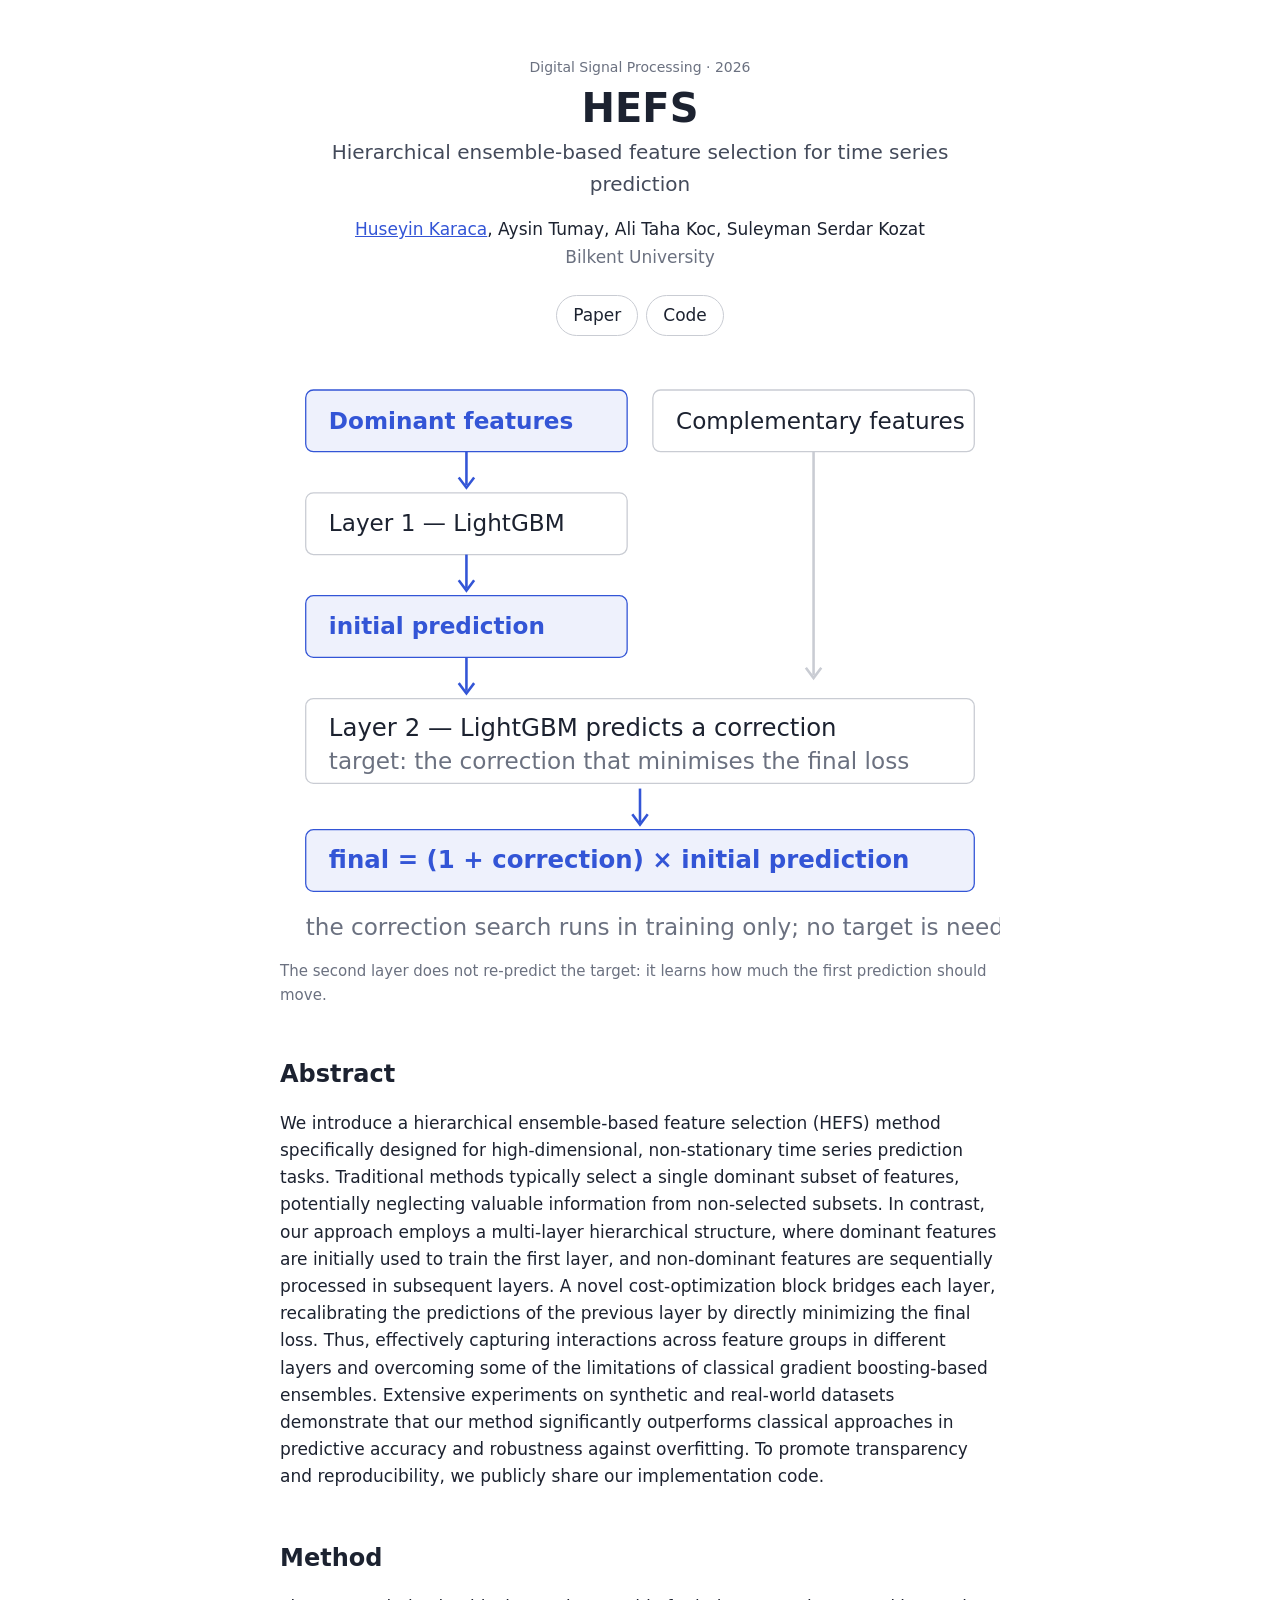
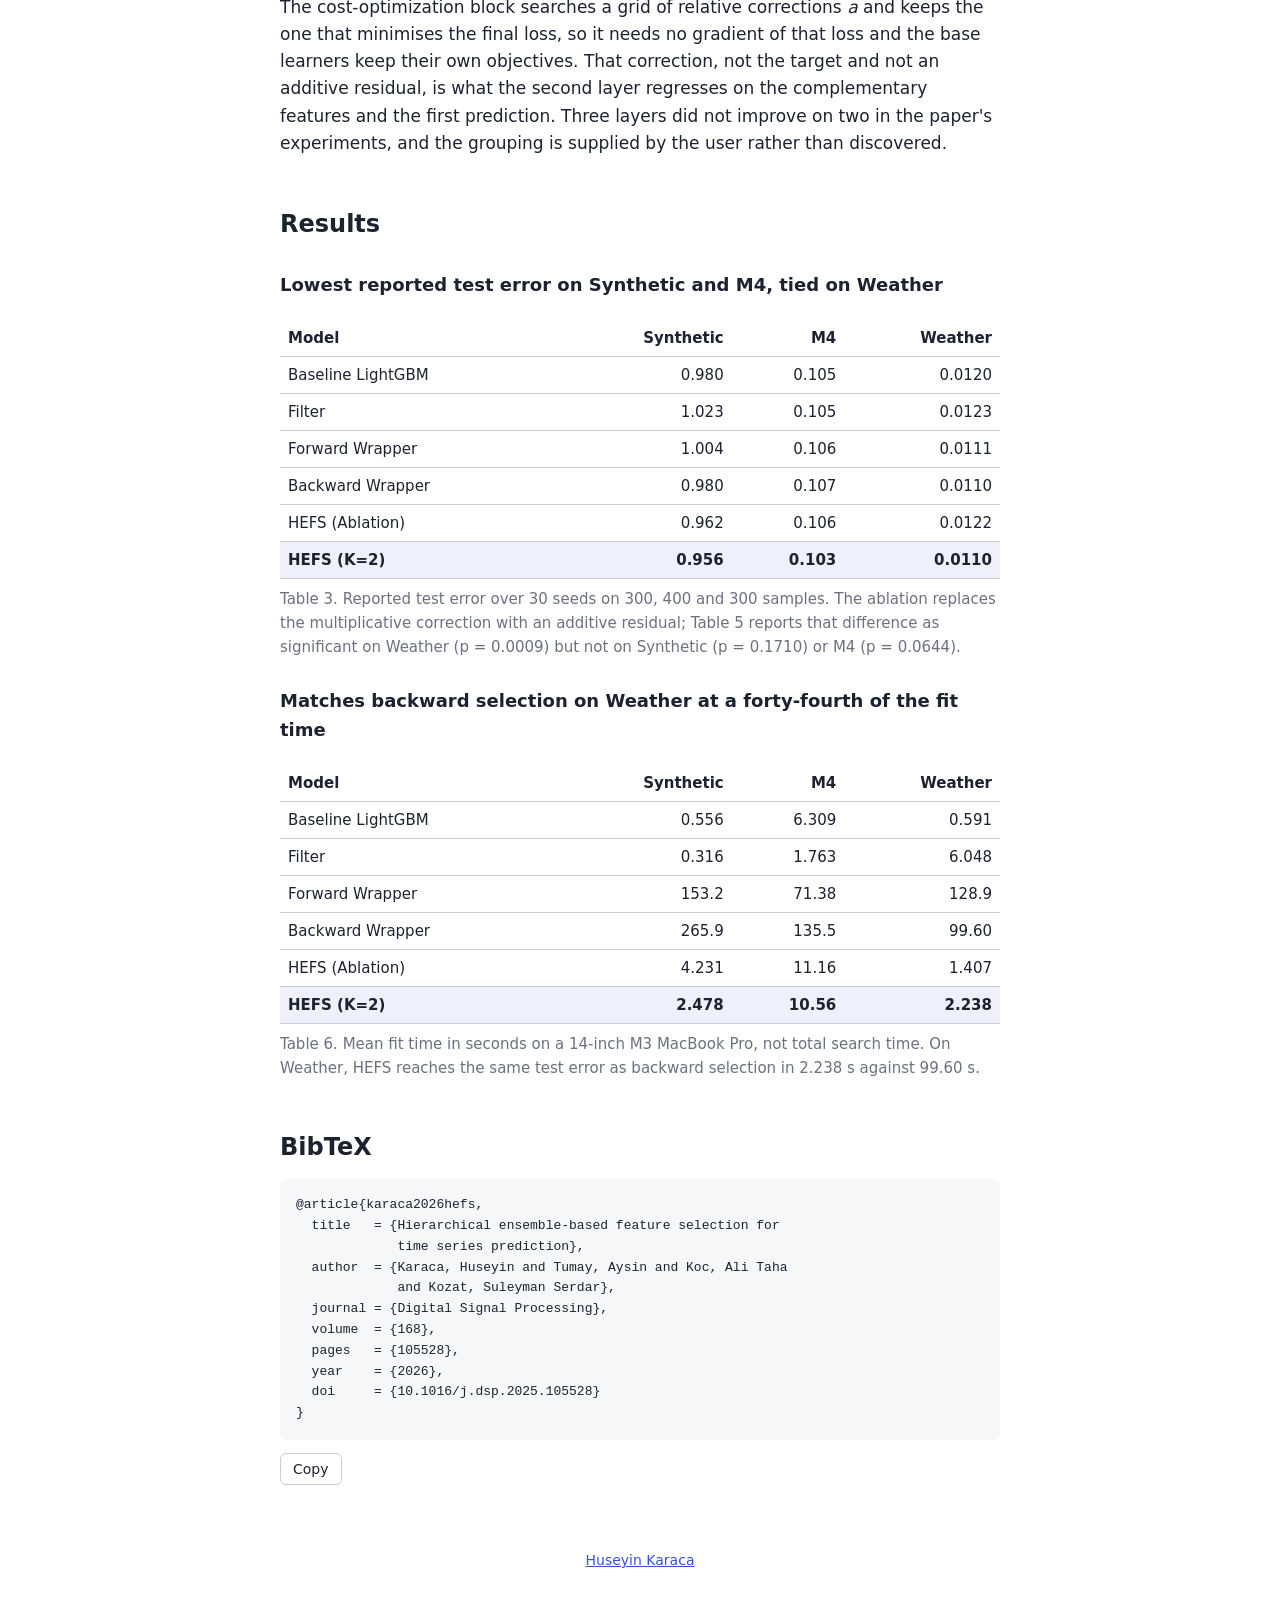
==== docs/index.html @ c42fdba0 "Replace the MkDocs site with a single paper-project-page Co-Authored-By: Claude Opus 5 <noreply@anth" ====
<!doctype html>
<html lang="en">
<head>
<meta charset="utf-8">
<meta name="viewport" content="width=device-width,initial-scale=1">
<title>HEFS: Hierarchical ensemble-based feature selection for time series prediction</title>
<meta name="description" content="HEFS gives feature groups distinct roles: a first predictor on the dominant features, then a learned multiplicative correction from the complementary ones. Lowest reported test error on Synthetic and M4.">
<link rel="canonical" href="https://hkaraca.com/hefs/">
<meta property="og:title" content="HEFS: Hierarchical ensemble-based feature selection for time series prediction">
<meta property="og:description" content="A cost-optimization block turns the correction that minimises the final loss into the next layer's training target.">
<meta property="og:image" content="https://hkaraca.com/hefs/assets/teaser.png">
<meta name="citation_title" content="Hierarchical ensemble-based feature selection for time series prediction">
<meta name="citation_author" content="Karaca, Huseyin">
<meta name="citation_author" content="Tumay, Aysin">
<meta name="citation_author" content="Koc, Ali Taha">
<meta name="citation_author" content="Kozat, Suleyman Serdar">
<meta name="citation_publication_date" content="2026">
<meta name="citation_journal_title" content="Digital Signal Processing">
<meta name="citation_volume" content="168">
<meta name="citation_firstpage" content="105528">
<meta name="citation_doi" content="10.1016/j.dsp.2025.105528">
<link rel="icon" href="assets/favicon.svg">
<style>
:root{--bg:#fff;--ink:#1c2230;--ink2:#434a5a;--muted:#6b7180;--faint:#9ba1ad;--line:#c9ccd3;--wash:#f6f7f9;--accent:#3355d6;--tint:#eef1fc;--on-accent:#fff}
@media (prefers-color-scheme:dark){:root{--bg:#171a21;--ink:#e7e9ee;--ink2:#c2c7d1;--muted:#9aa0ad;--faint:#6d7484;--line:#3b414d;--wash:#1c2028;--accent:#5b78ee;--tint:#232c4d;--on-accent:#fff}}
*{box-sizing:border-box}
body{margin:0;background:var(--bg);color:var(--ink);font:17px/1.6 system-ui,-apple-system,"Segoe UI",Helvetica,Arial,sans-serif}
main{max-width:760px;margin:0 auto;padding:56px 20px 80px}
header{text-align:center;margin-bottom:32px}
.venue{color:var(--muted);font-size:14px;margin:0 0 8px}
h1{font-size:40px;line-height:1.1;margin:0}
.title{font-size:20px;color:var(--ink2);margin:6px 0 16px}
.authors{margin:0}.affil{color:var(--muted);margin:0 0 20px}
.links a{display:inline-block;margin:4px;padding:6px 16px;border:1px solid var(--line);border-radius:999px;color:var(--ink);text-decoration:none}
.links a:hover{border-color:var(--ink)}
h2{font-size:24px;margin:48px 0 12px}h3{font-size:18px;margin:28px 0 8px}
a{color:var(--accent)}
figure{margin:20px 0}figure svg,figure img{width:100%;height:auto;display:block}
figcaption{color:var(--muted);font-size:15px;margin-top:8px}
table{width:100%;border-collapse:collapse;font-size:15px;font-variant-numeric:tabular-nums}
th,td{padding:6px 8px;border-bottom:1px solid var(--line);text-align:right}th:first-child,td:first-child{text-align:left}
tr.ours td{font-weight:600;background:var(--tint)}
.tall{display:none}@media (max-width:600px){.wide{display:none}.tall{display:block}}
audio{width:100%;height:36px}
pre{background:var(--wash);padding:16px;overflow-x:auto;font-size:13px;border-radius:6px}
button{font:inherit;font-size:14px;padding:4px 12px;border:1px solid var(--line);border-radius:6px;background:none;color:var(--ink);cursor:pointer}
footer{color:var(--muted);font-size:14px;text-align:center;margin-top:64px}
.f-ink{fill:var(--ink)}.s-ink{stroke:var(--ink)}.f-ink2{fill:var(--ink2)}.s-ink2{stroke:var(--ink2)}
.f-muted{fill:var(--muted)}.s-muted{stroke:var(--muted)}.f-faint{fill:var(--faint)}.s-faint{stroke:var(--faint)}
.f-line{fill:var(--line)}.s-line{stroke:var(--line)}.f-bg{fill:var(--bg)}.s-bg{stroke:var(--bg)}
.f-accent{fill:var(--accent)}.s-accent{stroke:var(--accent)}.f-tint{fill:var(--tint)}.f-on-accent{fill:var(--on-accent)}
</style>
</head>
<body><main>
<header>
  <p class="venue">Digital Signal Processing · 2026</p>
  <h1>HEFS</h1>
  <p class="title">Hierarchical ensemble-based feature selection for time series prediction</p>
  <p class="authors"><a href="https://hkaraca.com/">Huseyin Karaca</a>, Aysin Tumay, Ali Taha Koc, Suleyman Serdar Kozat</p>
  <p class="affil">Bilkent University</p>
  <p class="links"><a href="https://doi.org/10.1016/j.dsp.2025.105528">Paper</a><a href="https://github.com/huseyin-karaca/hefs">Code</a></p>
</header>

<figure><svg viewBox="0 0 560 450" role="img" aria-label="The dominant feature group trains a first LightGBM predictor. During training a cost-optimization block searches for the relative correction to that prediction which minimises the final loss, and uses it as the target of a second LightGBM fitted on the complementary features together with the first prediction. At inference the final prediction is one plus the predicted correction, times the first prediction.">
<rect x="20" y="14" width="250" height="48" rx="6" class="f-tint s-accent"/>
<rect x="290" y="14" width="250" height="48" rx="6" class="f-bg s-line"/>
<text x="38" y="44" class="f-accent" font-size="18" font-weight="600">Dominant features</text>
<text x="308" y="44" class="f-ink" font-size="18">Complementary features</text>
<path d="M145 62V88" class="s-accent" fill="none" stroke-width="2"/><path d="M139 82l6 8 6-8" class="s-accent" fill="none" stroke-width="2"/>
<path d="M415 62V236" class="s-line" fill="none" stroke-width="2"/><path d="M409 230l6 8 6-8" class="s-line" fill="none" stroke-width="2"/>
<rect x="20" y="94" width="250" height="48" rx="6" class="f-bg s-line"/>
<text x="38" y="124" class="f-ink" font-size="18">Layer 1 — LightGBM</text>
<path d="M145 142V168" class="s-accent" fill="none" stroke-width="2"/><path d="M139 162l6 8 6-8" class="s-accent" fill="none" stroke-width="2"/>
<rect x="20" y="174" width="250" height="48" rx="6" class="f-tint s-accent"/>
<text x="38" y="204" class="f-accent" font-size="18" font-weight="600">initial prediction</text>
<path d="M145 222V248" class="s-accent" fill="none" stroke-width="2"/><path d="M139 242l6 8 6-8" class="s-accent" fill="none" stroke-width="2"/>
<rect x="20" y="254" width="520" height="66" rx="6" class="f-bg s-line"/>
<text x="38" y="283" class="f-ink" font-size="19">Layer 2 — LightGBM predicts a correction</text>
<text x="38" y="309" class="f-muted" font-size="18">target: the correction that minimises the final loss</text>
<path d="M280 324V350" class="s-accent" fill="none" stroke-width="2"/><path d="M274 344l6 8 6-8" class="s-accent" fill="none" stroke-width="2"/>
<rect x="20" y="356" width="520" height="48" rx="6" class="f-tint s-accent"/>
<text x="38" y="386" class="f-accent" font-size="19" font-weight="600">final = (1 + correction) × initial prediction</text>
<text x="20" y="438" class="f-muted" font-size="18">the correction search runs in training only; no target is needed to predict</text>
</svg><figcaption>The second layer does not re-predict the target: it learns how much the first prediction should move.</figcaption></figure>

<h2>Abstract</h2>
<p>We introduce a hierarchical ensemble-based feature selection (HEFS) method specifically designed for high-dimensional, non-stationary time series prediction tasks. Traditional methods typically select a single dominant subset of features, potentially neglecting valuable information from non-selected subsets. In contrast, our approach employs a multi-layer hierarchical structure, where dominant features are initially used to train the first layer, and non-dominant features are sequentially processed in subsequent layers. A novel cost-optimization block bridges each layer, recalibrating the predictions of the previous layer by directly minimizing the final loss. Thus, effectively capturing interactions across feature groups in different layers and overcoming some of the limitations of classical gradient boosting-based ensembles. Extensive experiments on synthetic and real-world datasets demonstrate that our method significantly outperforms classical approaches in predictive accuracy and robustness against overfitting. To promote transparency and reproducibility, we publicly share our implementation code.</p>

<h2 id="method">Method</h2>
<p>The cost-optimization block searches a grid of relative corrections <em>a</em> and keeps the one that minimises the final loss, so it needs no gradient of that loss and the base learners keep their own objectives. That correction, not the target and not an additive residual, is what the second layer regresses on the complementary features and the first prediction. Three layers did not improve on two in the paper's experiments, and the grouping is supplied by the user rather than discovered.</p>

<h2 id="results">Results</h2>

<h3>Lowest reported test error on Synthetic and M4, tied on Weather</h3>
<figure>
<table>
<thead><tr><th>Model</th><th>Synthetic</th><th>M4</th><th>Weather</th></tr></thead>
<tbody>
<tr><td>Baseline LightGBM</td><td>0.980</td><td>0.105</td><td>0.0120</td></tr>
<tr><td>Filter</td><td>1.023</td><td>0.105</td><td>0.0123</td></tr>
<tr><td>Forward Wrapper</td><td>1.004</td><td>0.106</td><td>0.0111</td></tr>
<tr><td>Backward Wrapper</td><td>0.980</td><td>0.107</td><td>0.0110</td></tr>
<tr><td>HEFS (Ablation)</td><td>0.962</td><td>0.106</td><td>0.0122</td></tr>
<tr class="ours"><td>HEFS (K=2)</td><td>0.956</td><td>0.103</td><td>0.0110</td></tr>
</tbody>
</table>
<figcaption>Table 3. Reported test error over 30 seeds on 300, 400 and 300 samples. The ablation replaces the multiplicative correction with an additive residual; Table 5 reports that difference as significant on Weather (p = 0.0009) but not on Synthetic (p = 0.1710) or M4 (p = 0.0644).</figcaption>
</figure>

<h3>Matches backward selection on Weather at a forty-fourth of the fit time</h3>
<figure>
<table>
<thead><tr><th>Model</th><th>Synthetic</th><th>M4</th><th>Weather</th></tr></thead>
<tbody>
<tr><td>Baseline LightGBM</td><td>0.556</td><td>6.309</td><td>0.591</td></tr>
<tr><td>Filter</td><td>0.316</td><td>1.763</td><td>6.048</td></tr>
<tr><td>Forward Wrapper</td><td>153.2</td><td>71.38</td><td>128.9</td></tr>
<tr><td>Backward Wrapper</td><td>265.9</td><td>135.5</td><td>99.60</td></tr>
<tr><td>HEFS (Ablation)</td><td>4.231</td><td>11.16</td><td>1.407</td></tr>
<tr class="ours"><td>HEFS (K=2)</td><td>2.478</td><td>10.56</td><td>2.238</td></tr>
</tbody>
</table>
<figcaption>Table 6. Mean fit time in seconds on a 14-inch M3 MacBook Pro, not total search time. On Weather, HEFS reaches the same test error as backward selection in 2.238 s against 99.60 s.</figcaption>
</figure>

<h2 id="citation">BibTeX</h2>
<pre id="bib">@article{karaca2026hefs,
  title   = {Hierarchical ensemble-based feature selection for
             time series prediction},
  author  = {Karaca, Huseyin and Tumay, Aysin and Koc, Ali Taha
             and Kozat, Suleyman Serdar},
  journal = {Digital Signal Processing},
  volume  = {168},
  pages   = {105528},
  year    = {2026},
  doi     = {10.1016/j.dsp.2025.105528}
}</pre>
<button onclick="navigator.clipboard.writeText(document.getElementById('bib').textContent)">Copy</button>
<footer><a href="https://hkaraca.com/">Huseyin Karaca</a></footer>
</main></body>
</html>
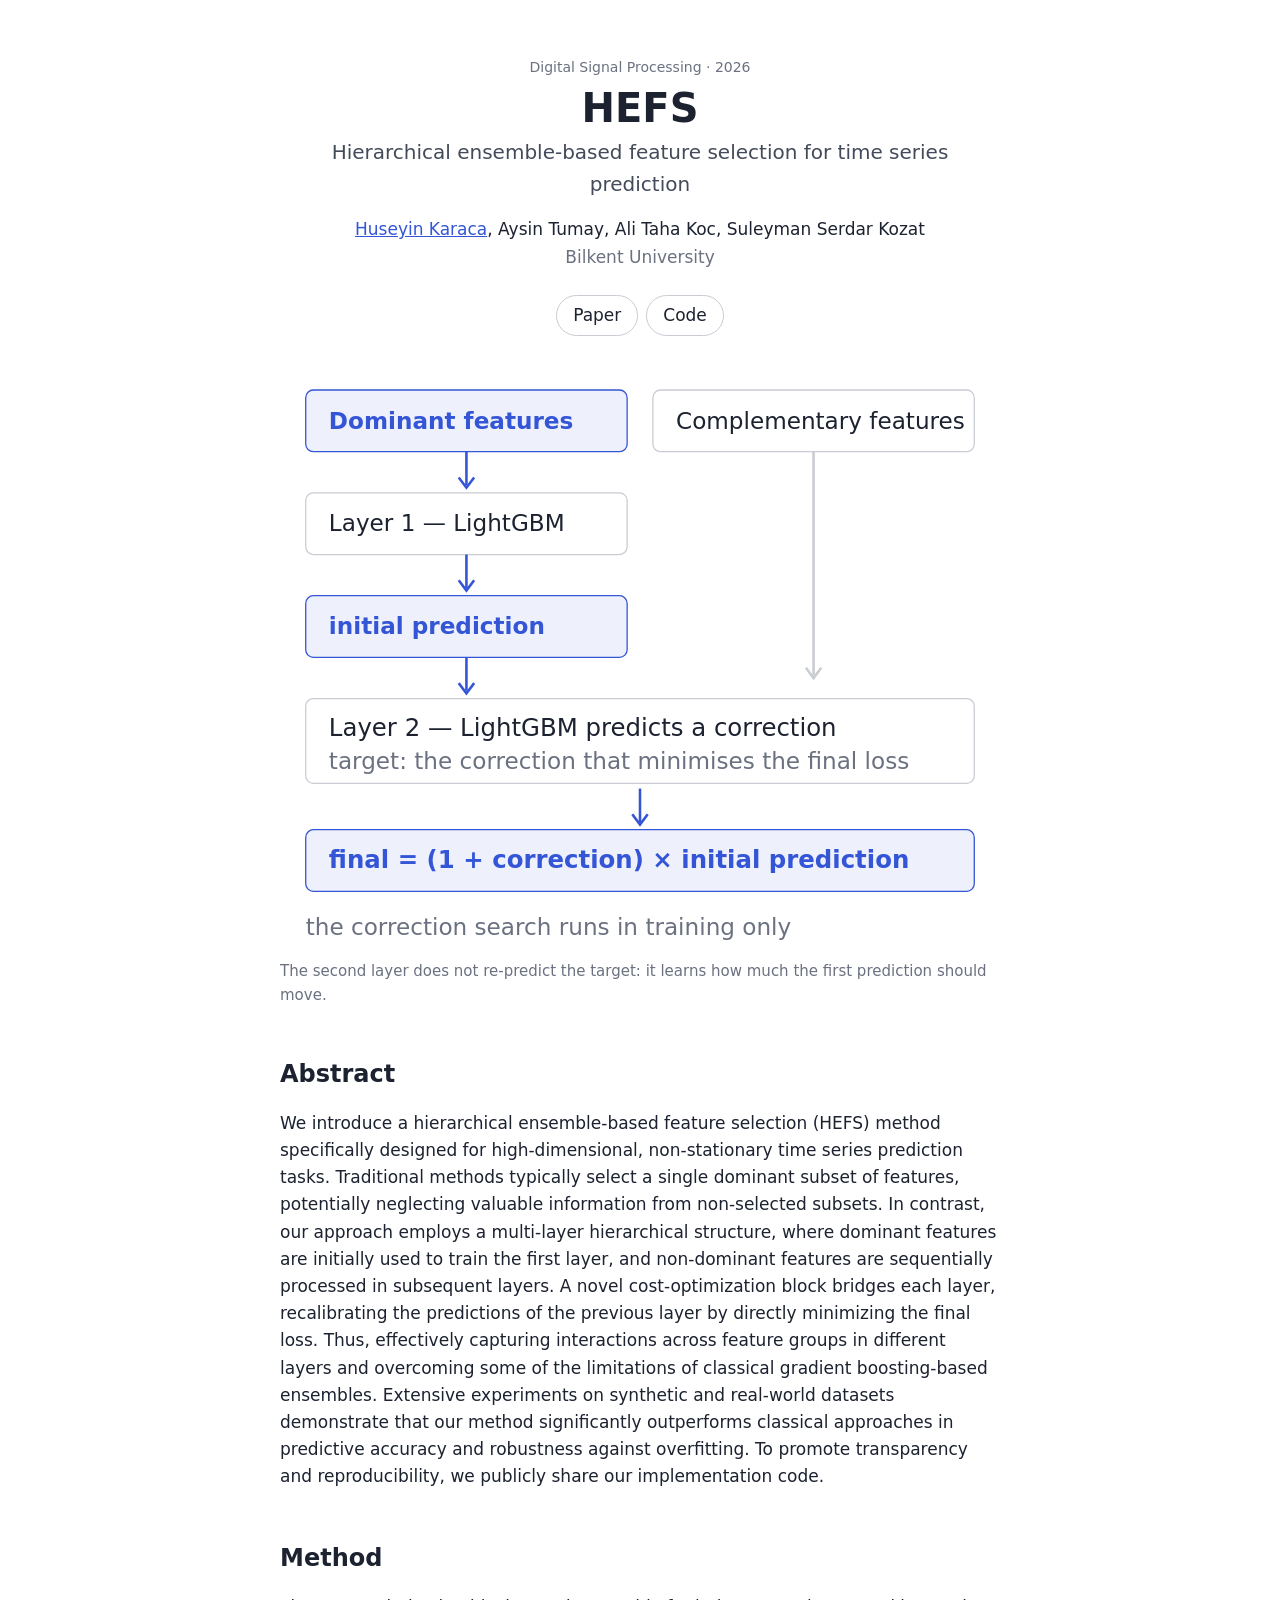
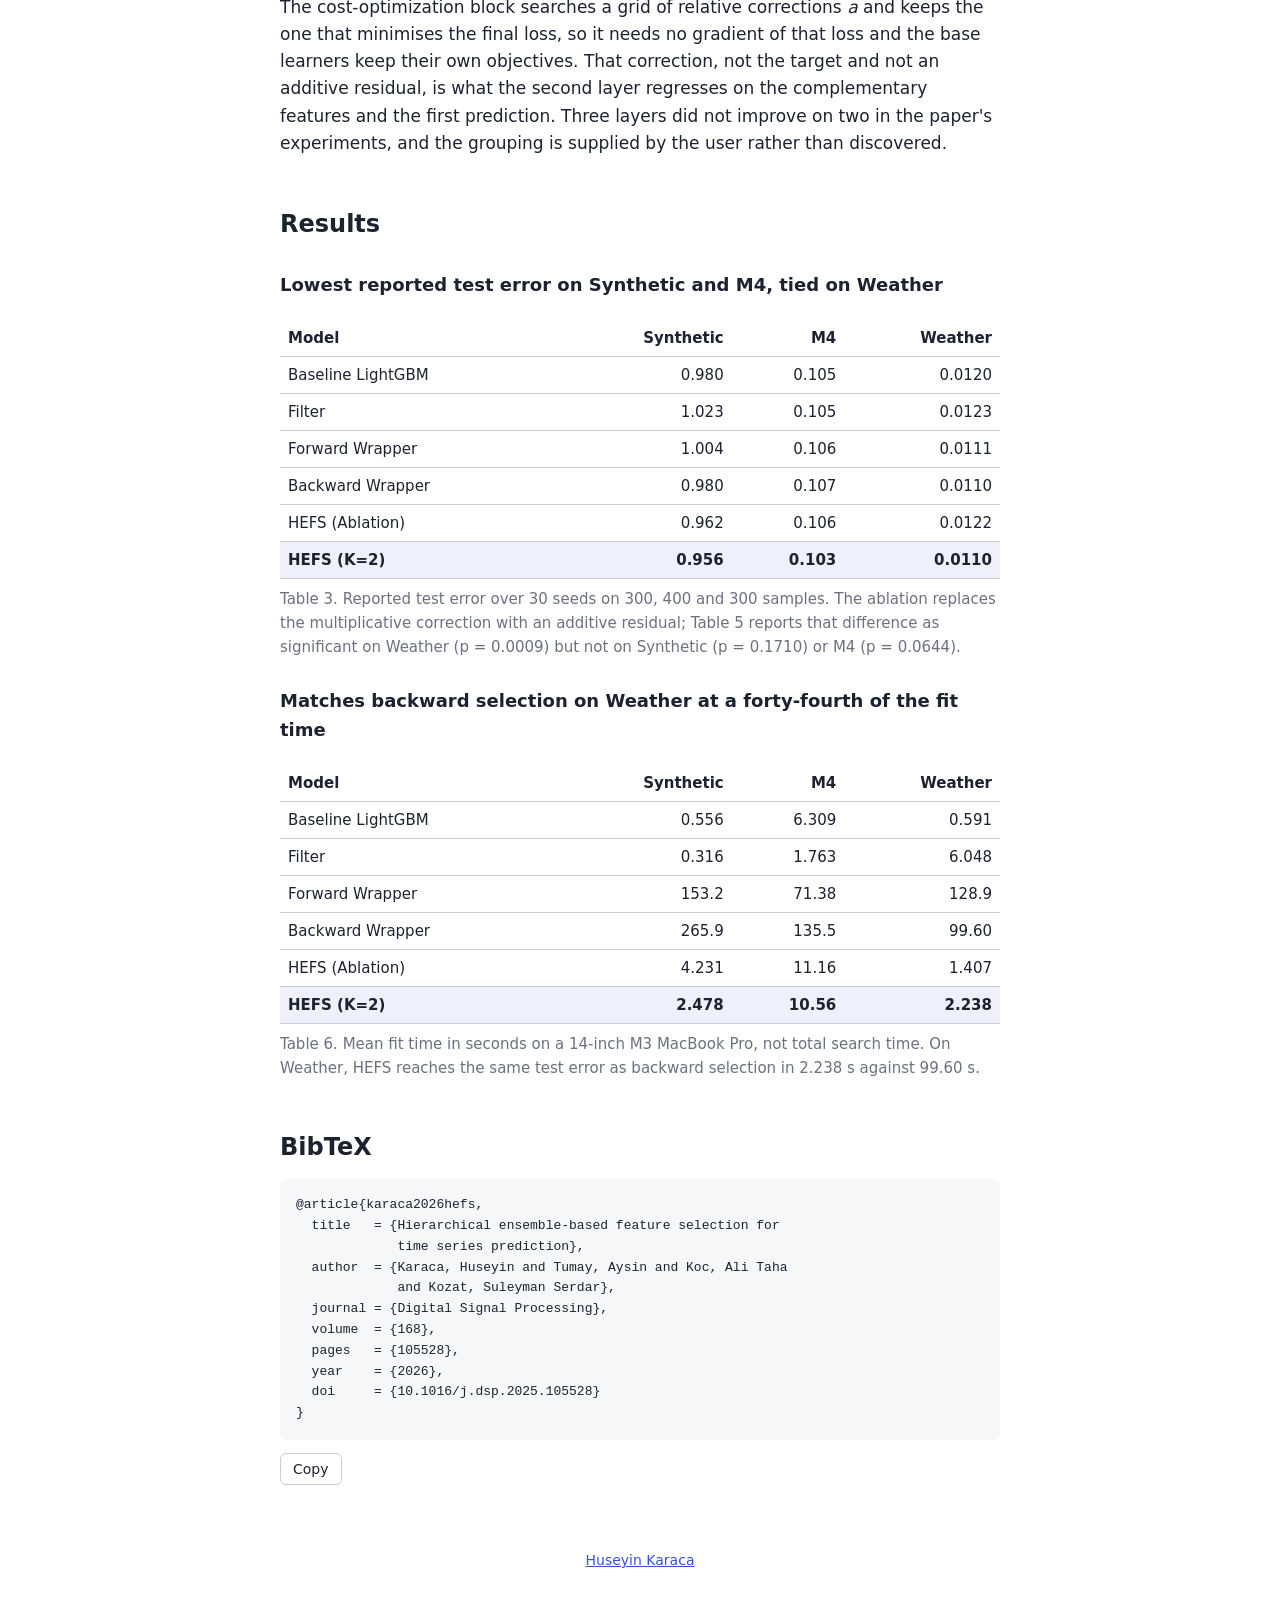
==== commit d4e34f7c: "Keep the teaser caption inside the figure on a phone Co-Authored-By: Claude Opus 5 <noreply@anthropi" ====
--- a/docs/index.html
+++ b/docs/index.html
@@ -80,7 +80,7 @@
 <path d="M280 324V350" class="s-accent" fill="none" stroke-width="2"/><path d="M274 344l6 8 6-8" class="s-accent" fill="none" stroke-width="2"/>
 <rect x="20" y="356" width="520" height="48" rx="6" class="f-tint s-accent"/>
 <text x="38" y="386" class="f-accent" font-size="19" font-weight="600">final = (1 + correction) × initial prediction</text>
-<text x="20" y="438" class="f-muted" font-size="18">the correction search runs in training only; no target is needed to predict</text>
+<text x="20" y="438" class="f-muted" font-size="18">the correction search runs in training only</text>
 </svg><figcaption>The second layer does not re-predict the target: it learns how much the first prediction should move.</figcaption></figure>
 
 <h2>Abstract</h2>
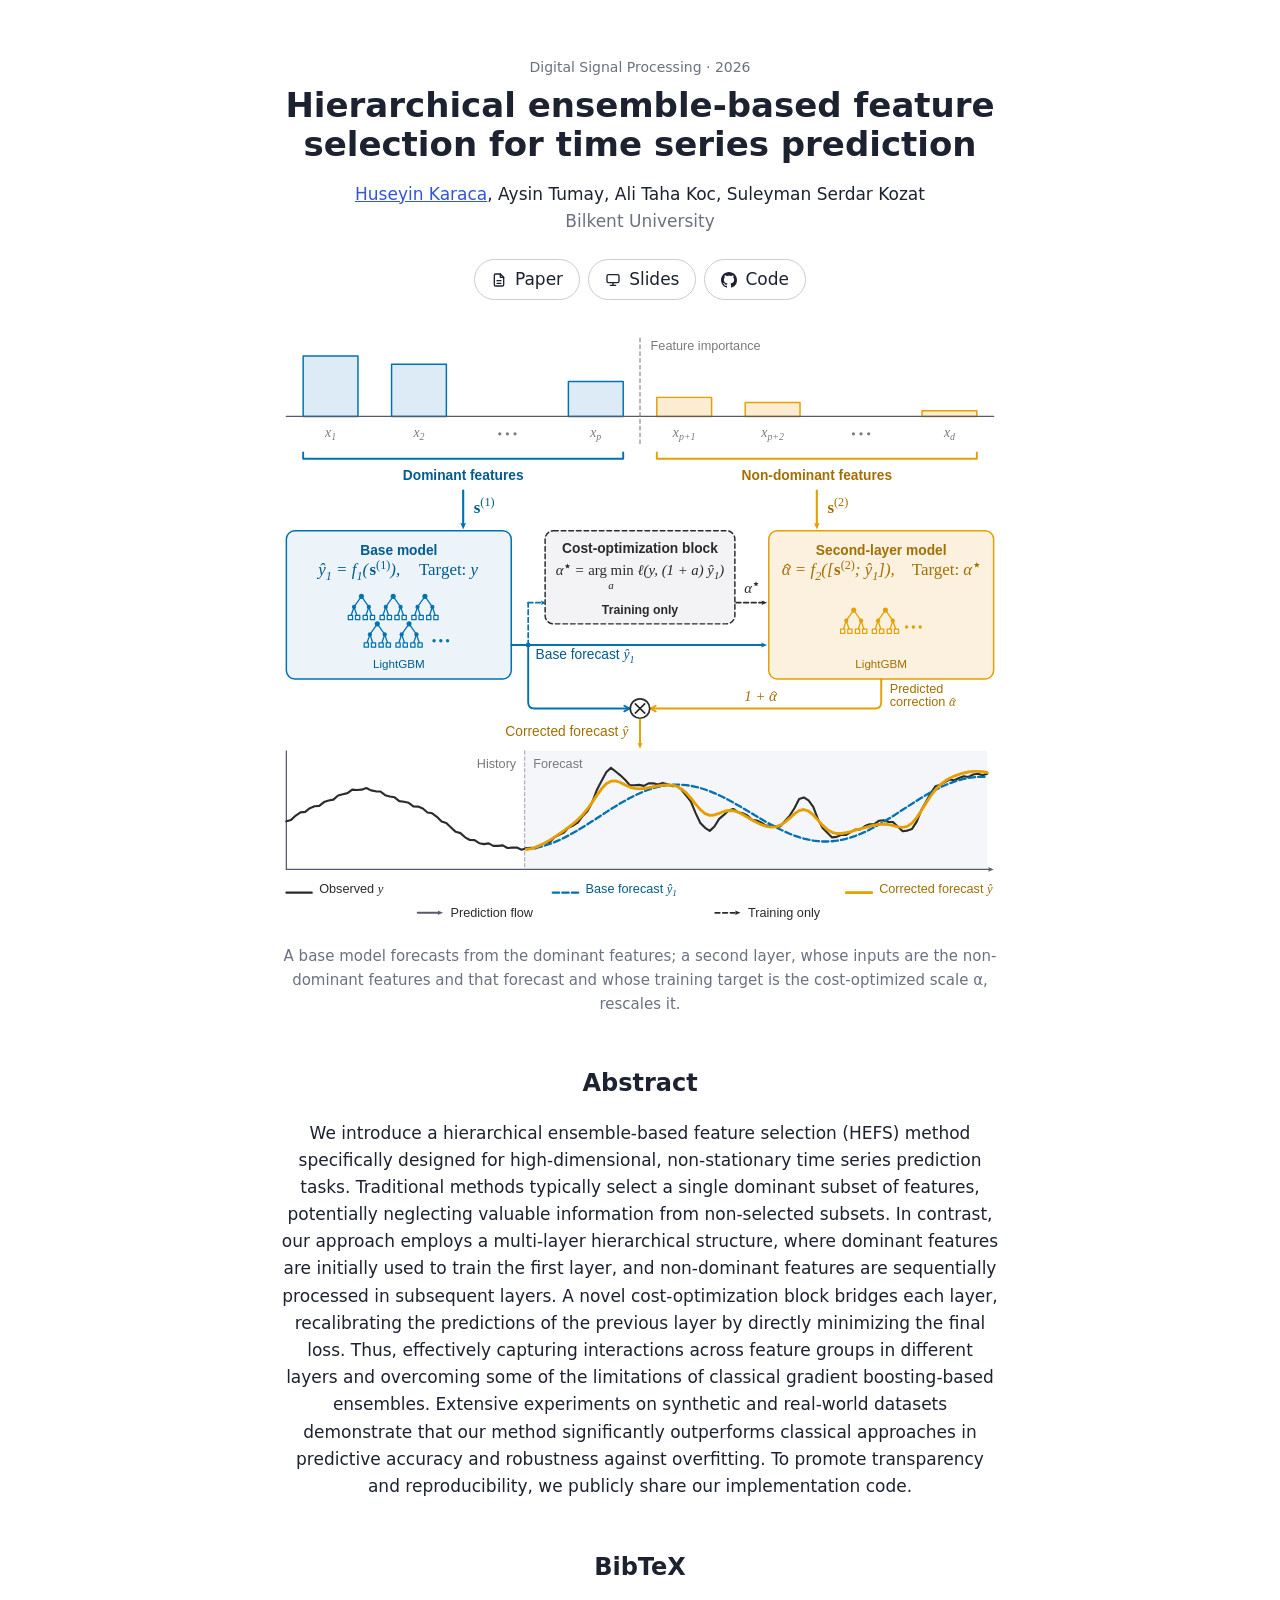
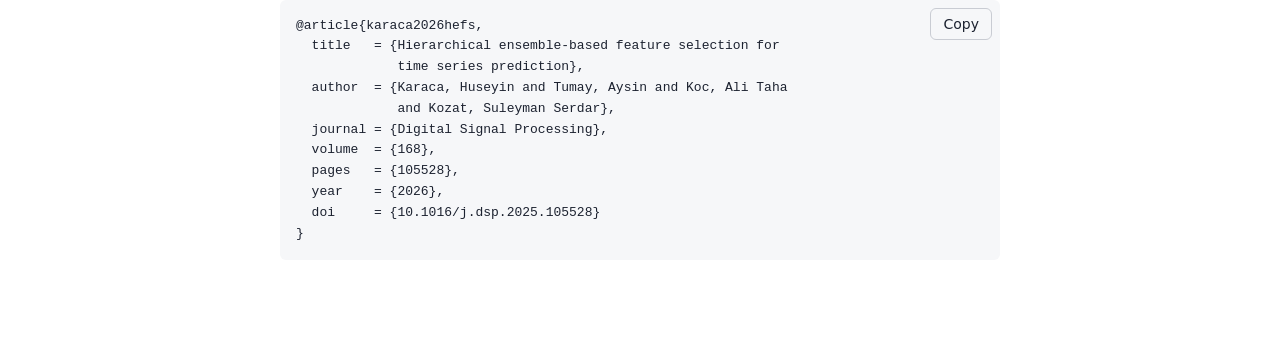
==== commit b9c8eb4c: "Add the forecast-correction hero figure to the project page Co-Authored-By: Claude Sonnet 5.5 <norep" ====
--- a/docs/index.html
+++ b/docs/index.html
@@ -3,12 +3,12 @@
 <head>
 <meta charset="utf-8">
 <meta name="viewport" content="width=device-width,initial-scale=1">
-<title>HEFS: Hierarchical ensemble-based feature selection for time series prediction</title>
+<title>Hierarchical ensemble-based feature selection for time series prediction</title>
 <meta name="description" content="HEFS gives feature groups distinct roles: a first predictor on the dominant features, then a learned multiplicative correction from the complementary ones. Lowest reported test error on Synthetic and M4.">
 <link rel="canonical" href="https://hkaraca.com/hefs/">
-<meta property="og:title" content="HEFS: Hierarchical ensemble-based feature selection for time series prediction">
+<meta property="og:title" content="Hierarchical ensemble-based feature selection for time series prediction">
 <meta property="og:description" content="A cost-optimization block turns the correction that minimises the final loss into the next layer's training target.">
-<meta property="og:image" content="https://hkaraca.com/hefs/assets/teaser.png">
+<meta property="og:image" content="https://hkaraca.com/hefs/assets/forecast-hero.png">
 <meta name="citation_title" content="Hierarchical ensemble-based feature selection for time series prediction">
 <meta name="citation_author" content="Karaca, Huseyin">
 <meta name="citation_author" content="Tumay, Aysin">
@@ -24,107 +24,46 @@
 :root{--bg:#fff;--ink:#1c2230;--ink2:#434a5a;--muted:#6b7180;--faint:#9ba1ad;--line:#c9ccd3;--wash:#f6f7f9;--accent:#3355d6;--tint:#eef1fc;--on-accent:#fff}
 @media (prefers-color-scheme:dark){:root{--bg:#171a21;--ink:#e7e9ee;--ink2:#c2c7d1;--muted:#9aa0ad;--faint:#6d7484;--line:#3b414d;--wash:#1c2028;--accent:#5b78ee;--tint:#232c4d;--on-accent:#fff}}
 *{box-sizing:border-box}
+main{text-align:center}
+pre{text-align:left}
 body{margin:0;background:var(--bg);color:var(--ink);font:17px/1.6 system-ui,-apple-system,"Segoe UI",Helvetica,Arial,sans-serif}
 main{max-width:760px;margin:0 auto;padding:56px 20px 80px}
 header{text-align:center;margin-bottom:32px}
 .venue{color:var(--muted);font-size:14px;margin:0 0 8px}
-h1{font-size:40px;line-height:1.1;margin:0}
+h1{font-size:34px;line-height:1.15;margin:0 0 16px}
 .title{font-size:20px;color:var(--ink2);margin:6px 0 16px}
 .authors{margin:0}.affil{color:var(--muted);margin:0 0 20px}
-.links a{display:inline-block;margin:4px;padding:6px 16px;border:1px solid var(--line);border-radius:999px;color:var(--ink);text-decoration:none}
+.links a{display:inline-flex;align-items:center;gap:8px;margin:4px;padding:6px 16px;border:1px solid var(--line);border-radius:999px;color:var(--ink);text-decoration:none}
 .links a:hover{border-color:var(--ink)}
 h2{font-size:24px;margin:48px 0 12px}h3{font-size:18px;margin:28px 0 8px}
 a{color:var(--accent)}
-figure{margin:20px 0}figure svg,figure img{width:100%;height:auto;display:block}
+figure{margin:20px 0}figure img{width:100%;height:auto;display:block}
+figure.hero img{background:#fff;border-radius:8px}
 figcaption{color:var(--muted);font-size:15px;margin-top:8px}
 table{width:100%;border-collapse:collapse;font-size:15px;font-variant-numeric:tabular-nums}
 th,td{padding:6px 8px;border-bottom:1px solid var(--line);text-align:right}th:first-child,td:first-child{text-align:left}
 tr.ours td{font-weight:600;background:var(--tint)}
-.tall{display:none}@media (max-width:600px){.wide{display:none}.tall{display:block}}
-audio{width:100%;height:36px}
+.bib{position:relative}.bib button{position:absolute;top:8px;right:8px}
 pre{background:var(--wash);padding:16px;overflow-x:auto;font-size:13px;border-radius:6px}
 button{font:inherit;font-size:14px;padding:4px 12px;border:1px solid var(--line);border-radius:6px;background:none;color:var(--ink);cursor:pointer}
-footer{color:var(--muted);font-size:14px;text-align:center;margin-top:64px}
-.f-ink{fill:var(--ink)}.s-ink{stroke:var(--ink)}.f-ink2{fill:var(--ink2)}.s-ink2{stroke:var(--ink2)}
-.f-muted{fill:var(--muted)}.s-muted{stroke:var(--muted)}.f-faint{fill:var(--faint)}.s-faint{stroke:var(--faint)}
-.f-line{fill:var(--line)}.s-line{stroke:var(--line)}.f-bg{fill:var(--bg)}.s-bg{stroke:var(--bg)}
-.f-accent{fill:var(--accent)}.s-accent{stroke:var(--accent)}.f-tint{fill:var(--tint)}.f-on-accent{fill:var(--on-accent)}
 </style>
 </head>
 <body><main>
 <header>
   <p class="venue">Digital Signal Processing · 2026</p>
-  <h1>HEFS</h1>
-  <p class="title">Hierarchical ensemble-based feature selection for time series prediction</p>
+  <h1>Hierarchical ensemble-based feature selection for time series prediction</h1>
   <p class="authors"><a href="https://hkaraca.com/">Huseyin Karaca</a>, Aysin Tumay, Ali Taha Koc, Suleyman Serdar Kozat</p>
   <p class="affil">Bilkent University</p>
-  <p class="links"><a href="https://doi.org/10.1016/j.dsp.2025.105528">Paper</a><a href="https://github.com/huseyin-karaca/hefs">Code</a></p>
+  <p class="links"><a href="https://doi.org/10.1016/j.dsp.2025.105528"><svg viewBox="0 0 24 24" width="16" height="16" fill="none" stroke="currentColor" stroke-width="2" stroke-linecap="round" stroke-linejoin="round" aria-hidden="true"><path d="M14 3H7a2 2 0 0 0-2 2v14a2 2 0 0 0 2 2h10a2 2 0 0 0 2-2V8z"/><path d="M14 3v5h5M9 13h6M9 17h6"/></svg>Paper</a><a href="https://hkaraca.com/assets/pdf/grc26-presentation.pdf"><svg viewBox="0 0 24 24" width="16" height="16" fill="none" stroke="currentColor" stroke-width="2" stroke-linecap="round" stroke-linejoin="round" aria-hidden="true"><rect x="3" y="4" width="18" height="12" rx="2"/><path d="M12 16v4M8 20h8"/></svg>Slides</a><a href="https://github.com/huseyin-karaca/hefs"><svg viewBox="0 0 16 16" width="16" height="16" fill="currentColor" aria-hidden="true"><path d="M8 0C3.58 0 0 3.58 0 8c0 3.54 2.29 6.53 5.47 7.59.4.07.55-.17.55-.38 0-.19-.01-.82-.01-1.49-2.01.37-2.53-.49-2.69-.94-.09-.23-.48-.94-.82-1.13-.28-.15-.68-.52-.01-.53.63-.01 1.08.58 1.23.82.72 1.21 1.87.87 2.33.66.07-.52.28-.87.51-1.07-1.78-.2-3.64-.89-3.64-3.95 0-.87.31-1.59.82-2.15-.08-.2-.36-1.02.08-2.12 0 0 .67-.21 2.2.82.64-.18 1.32-.27 2-.27.68 0 1.36.09 2 .27 1.53-1.04 2.2-.82 2.2-.82.44 1.1.16 1.92.08 2.12.51.56.82 1.27.82 2.15 0 3.07-1.87 3.75-3.65 3.95.29.25.54.73.54 1.48 0 1.07-.01 1.93-.01 2.2 0 .21.15.46.55.38A8.013 8.013 0 0016 8c0-4.42-3.58-8-8-8z"/></svg>Code</a></p>
 </header>
 
-<figure><svg viewBox="0 0 560 450" role="img" aria-label="The dominant feature group trains a first LightGBM predictor. During training a cost-optimization block searches for the relative correction to that prediction which minimises the final loss, and uses it as the target of a second LightGBM fitted on the complementary features together with the first prediction. At inference the final prediction is one plus the predicted correction, times the first prediction.">
-<rect x="20" y="14" width="250" height="48" rx="6" class="f-tint s-accent"/>
-<rect x="290" y="14" width="250" height="48" rx="6" class="f-bg s-line"/>
-<text x="38" y="44" class="f-accent" font-size="18" font-weight="600">Dominant features</text>
-<text x="308" y="44" class="f-ink" font-size="18">Complementary features</text>
-<path d="M145 62V88" class="s-accent" fill="none" stroke-width="2"/><path d="M139 82l6 8 6-8" class="s-accent" fill="none" stroke-width="2"/>
-<path d="M415 62V236" class="s-line" fill="none" stroke-width="2"/><path d="M409 230l6 8 6-8" class="s-line" fill="none" stroke-width="2"/>
-<rect x="20" y="94" width="250" height="48" rx="6" class="f-bg s-line"/>
-<text x="38" y="124" class="f-ink" font-size="18">Layer 1 — LightGBM</text>
-<path d="M145 142V168" class="s-accent" fill="none" stroke-width="2"/><path d="M139 162l6 8 6-8" class="s-accent" fill="none" stroke-width="2"/>
-<rect x="20" y="174" width="250" height="48" rx="6" class="f-tint s-accent"/>
-<text x="38" y="204" class="f-accent" font-size="18" font-weight="600">initial prediction</text>
-<path d="M145 222V248" class="s-accent" fill="none" stroke-width="2"/><path d="M139 242l6 8 6-8" class="s-accent" fill="none" stroke-width="2"/>
-<rect x="20" y="254" width="520" height="66" rx="6" class="f-bg s-line"/>
-<text x="38" y="283" class="f-ink" font-size="19">Layer 2 — LightGBM predicts a correction</text>
-<text x="38" y="309" class="f-muted" font-size="18">target: the correction that minimises the final loss</text>
-<path d="M280 324V350" class="s-accent" fill="none" stroke-width="2"/><path d="M274 344l6 8 6-8" class="s-accent" fill="none" stroke-width="2"/>
-<rect x="20" y="356" width="520" height="48" rx="6" class="f-tint s-accent"/>
-<text x="38" y="386" class="f-accent" font-size="19" font-weight="600">final = (1 + correction) × initial prediction</text>
-<text x="20" y="438" class="f-muted" font-size="18">the correction search runs in training only</text>
-</svg><figcaption>The second layer does not re-predict the target: it learns how much the first prediction should move.</figcaption></figure>
+<figure class="hero"><img src="assets/forecast-hero.svg" width="340" height="283" alt="HEFS schematic. Features are sorted by importance and split into a dominant and a non-dominant group. A LightGBM base model, fitted on the dominant group with target y, makes a first forecast. During training only, a cost-optimization block takes the observed target y and the first forecast and finds, for each sample, the scale alpha (between minus beta and beta) for which one plus alpha times the first forecast has the lowest loss; these alpha values are the regression target of a second LightGBM, whose inputs are the non-dominant group and the first forecast. The final forecast is the first forecast times one plus the predicted correction. Below, the corrected forecast follows events in the actual series that the base forecast misses."><figcaption>A base model forecasts from the dominant features; a second layer, whose inputs are the non-dominant features and that forecast and whose training target is the cost-optimized scale α, rescales it.</figcaption></figure>
 
 <h2>Abstract</h2>
 <p>We introduce a hierarchical ensemble-based feature selection (HEFS) method specifically designed for high-dimensional, non-stationary time series prediction tasks. Traditional methods typically select a single dominant subset of features, potentially neglecting valuable information from non-selected subsets. In contrast, our approach employs a multi-layer hierarchical structure, where dominant features are initially used to train the first layer, and non-dominant features are sequentially processed in subsequent layers. A novel cost-optimization block bridges each layer, recalibrating the predictions of the previous layer by directly minimizing the final loss. Thus, effectively capturing interactions across feature groups in different layers and overcoming some of the limitations of classical gradient boosting-based ensembles. Extensive experiments on synthetic and real-world datasets demonstrate that our method significantly outperforms classical approaches in predictive accuracy and robustness against overfitting. To promote transparency and reproducibility, we publicly share our implementation code.</p>
 
-<h2 id="method">Method</h2>
-<p>The cost-optimization block searches a grid of relative corrections <em>a</em> and keeps the one that minimises the final loss, so it needs no gradient of that loss and the base learners keep their own objectives. That correction, not the target and not an additive residual, is what the second layer regresses on the complementary features and the first prediction. Three layers did not improve on two in the paper's experiments, and the grouping is supplied by the user rather than discovered.</p>
-
-<h2 id="results">Results</h2>
-
-<h3>Lowest reported test error on Synthetic and M4, tied on Weather</h3>
-<figure>
-<table>
-<thead><tr><th>Model</th><th>Synthetic</th><th>M4</th><th>Weather</th></tr></thead>
-<tbody>
-<tr><td>Baseline LightGBM</td><td>0.980</td><td>0.105</td><td>0.0120</td></tr>
-<tr><td>Filter</td><td>1.023</td><td>0.105</td><td>0.0123</td></tr>
-<tr><td>Forward Wrapper</td><td>1.004</td><td>0.106</td><td>0.0111</td></tr>
-<tr><td>Backward Wrapper</td><td>0.980</td><td>0.107</td><td>0.0110</td></tr>
-<tr><td>HEFS (Ablation)</td><td>0.962</td><td>0.106</td><td>0.0122</td></tr>
-<tr class="ours"><td>HEFS (K=2)</td><td>0.956</td><td>0.103</td><td>0.0110</td></tr>
-</tbody>
-</table>
-<figcaption>Table 3. Reported test error over 30 seeds on 300, 400 and 300 samples. The ablation replaces the multiplicative correction with an additive residual; Table 5 reports that difference as significant on Weather (p = 0.0009) but not on Synthetic (p = 0.1710) or M4 (p = 0.0644).</figcaption>
-</figure>
-
-<h3>Matches backward selection on Weather at a forty-fourth of the fit time</h3>
-<figure>
-<table>
-<thead><tr><th>Model</th><th>Synthetic</th><th>M4</th><th>Weather</th></tr></thead>
-<tbody>
-<tr><td>Baseline LightGBM</td><td>0.556</td><td>6.309</td><td>0.591</td></tr>
-<tr><td>Filter</td><td>0.316</td><td>1.763</td><td>6.048</td></tr>
-<tr><td>Forward Wrapper</td><td>153.2</td><td>71.38</td><td>128.9</td></tr>
-<tr><td>Backward Wrapper</td><td>265.9</td><td>135.5</td><td>99.60</td></tr>
-<tr><td>HEFS (Ablation)</td><td>4.231</td><td>11.16</td><td>1.407</td></tr>
-<tr class="ours"><td>HEFS (K=2)</td><td>2.478</td><td>10.56</td><td>2.238</td></tr>
-</tbody>
-</table>
-<figcaption>Table 6. Mean fit time in seconds on a 14-inch M3 MacBook Pro, not total search time. On Weather, HEFS reaches the same test error as backward selection in 2.238 s against 99.60 s.</figcaption>
-</figure>
-
 <h2 id="citation">BibTeX</h2>
-<pre id="bib">@article{karaca2026hefs,
+<div class="bib"><button onclick="navigator.clipboard.writeText(document.getElementById('bib').textContent)">Copy</button><pre id="bib">@article{karaca2026hefs,
   title   = {Hierarchical ensemble-based feature selection for
              time series prediction},
   author  = {Karaca, Huseyin and Tumay, Aysin and Koc, Ali Taha
@@ -134,8 +73,6 @@
   pages   = {105528},
   year    = {2026},
   doi     = {10.1016/j.dsp.2025.105528}
-}</pre>
-<button onclick="navigator.clipboard.writeText(document.getElementById('bib').textContent)">Copy</button>
-<footer><a href="https://hkaraca.com/">Huseyin Karaca</a></footer>
+}</pre></div>
 </main></body>
 </html>
